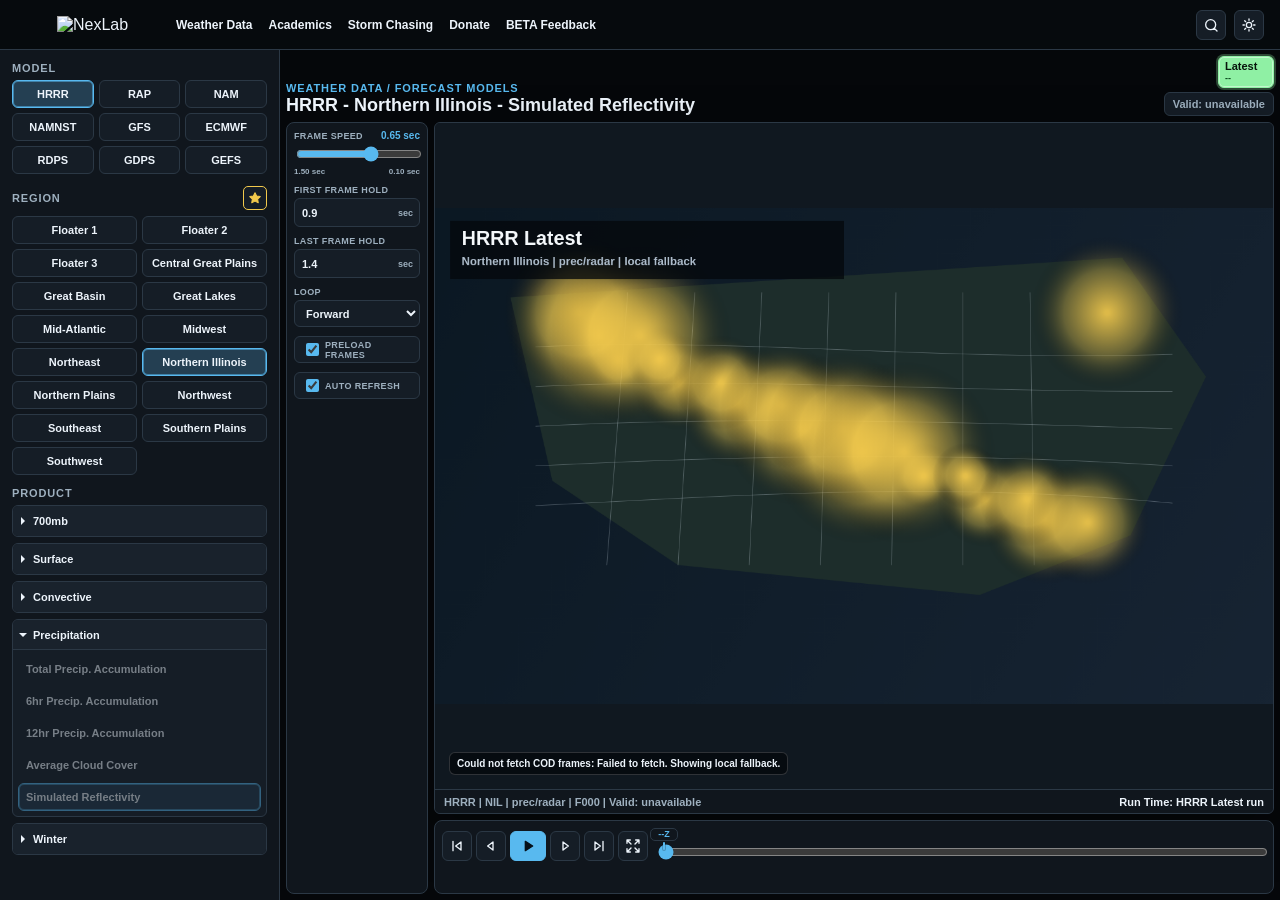
==== forecast/index.html @ bc23eff9 "Forecast pages" ====
<!doctype html>
<html lang="en">
<head>
  <meta charset="utf-8">
  <meta name="viewport" content="width=device-width, initial-scale=1">
  <meta name="apple-mobile-web-app-capable" content="yes">
  <meta name="apple-mobile-web-app-title" content="NexLab Models">
  <meta name="theme-color" content="#05070a">
  <title>NexLab Forecast Models - Local Recreation</title>
  <link rel="stylesheet" href="styles.css">
</head>
<body>
  <header class="topbar">
    <a class="brand" href="#" aria-label="NexLab home">
      <img class="brand-cloud" src="https://www.nexlabweather.com/img/logo-cloud-filled.svg" alt="">
      <img class="brand-word" src="https://www.nexlabweather.com/img/logo-text.svg" alt="NexLab">
    </a>
    <nav class="nav" aria-label="Primary">
      <a href="#">Weather Data</a>
      <a href="#">Academics</a>
      <a href="#">Storm Chasing</a>
      <a href="#">Donate</a>
      <a href="#">BETA Feedback</a>
    </nav>
    <div class="toolbar" aria-label="Page tools">
      <button class="icon-button" type="button" title="Search" aria-label="Search">
        <svg viewBox="0 0 24 24"><path d="m21 21-4.3-4.3m2.3-5.2a7.5 7.5 0 1 1-15 0 7.5 7.5 0 0 1 15 0Z"/></svg>
      </button>
      <button id="themeToggle" class="icon-button" type="button" title="Toggle theme" aria-label="Toggle theme">
        <svg viewBox="0 0 24 24"><path d="M12 3v2m0 14v2m9-9h-2M5 12H3m15.4-6.4L17 7M7 17l-1.4 1.4M18.4 18.4 17 17M7 7 5.6 5.6"/><circle cx="12" cy="12" r="4"/></svg>
      </button>
    </div>
  </header>

  <main class="app-shell">
    <aside class="sidebar" aria-label="Forecast model controls">
      <section class="control-group">
        <div class="group-title">MODEL</div>
        <div id="modelButtons" class="option-grid model-grid"></div>
      </section>
      <section class="control-group">
        <div class="group-title-row">
          <div class="group-title">REGION</div>
          <button id="defaultRegionButton" class="default-region-button" type="button" title="Set selected region as default" aria-label="Set selected region as default" aria-pressed="false">
            <svg viewBox="0 0 24 24" aria-hidden="true"><path d="m12 3 2.8 5.7 6.2.9-4.5 4.4 1.1 6.2-5.6-2.9-5.6 2.9 1.1-6.2L3 9.6l6.2-.9L12 3Z"/></svg>
          </button>
        </div>
        <div id="regionButtons" class="option-grid"></div>
      </section>
      <section class="control-group">
        <div class="group-title">PRODUCT</div>
        <div id="productButtons" class="option-grid product-grid"></div>
      </section>
    </aside>

    <section class="viewer" aria-label="Forecast model viewer">
      <div class="viewer-head">
        <div>
          <p class="crumb">Weather Data / Forecast Models</p>
          <h1 id="title">GFS - Continental US - Composite Reflectivity</h1>
        </div>
        <div class="run-head">
          <div id="runPicker" class="run-picker" role="group" aria-label="Model run"></div>
          <button id="frameInfoButton" class="frame-info-button" type="button">Frame info unavailable</button>
        </div>
      </div>

      <figure class="map-wrap">
        <div class="image-stage">
          <img id="modelImage" class="model-image" alt="COD forecast model frame">
          <canvas id="weatherCanvas" width="1320" height="780" aria-label="Synthetic weather model fallback"></canvas>
          <div id="loadingStatus" class="loading-status">Loading COD model frames...</div>
        </div>
        <figcaption id="caption">
          <span id="captionMain" class="caption-main">GFS | CONUS | Composite Reflectivity | Forecast hour 000</span>
          <span id="captionRun" class="caption-run">Run Time: unavailable</span>
        </figcaption>
      </figure>

      <div class="timeline-panel">
        <div class="transport" role="group" aria-label="Animation controls">
          <button id="firstFrame" class="icon-button" type="button" title="First frame" aria-label="First frame">
            <svg viewBox="0 0 24 24"><path d="M6 5v14M18 6l-8 6 8 6V6Z"/></svg>
          </button>
          <button id="prevFrame" class="icon-button" type="button" title="Previous frame" aria-label="Previous frame">
            <svg viewBox="0 0 24 24"><path d="m15 6-8 6 8 6V6Z"/></svg>
          </button>
          <button id="playPause" class="play-button" type="button" aria-label="Play animation">
            <svg viewBox="0 0 24 24"><path id="playIcon" d="M8 5v14l11-7L8 5Z"/></svg>
          </button>
          <button id="nextFrame" class="icon-button" type="button" title="Next frame" aria-label="Next frame">
            <svg viewBox="0 0 24 24"><path d="m9 6 8 6-8 6V6Z"/></svg>
          </button>
          <button id="lastFrame" class="icon-button" type="button" title="Last frame" aria-label="Last frame">
            <svg viewBox="0 0 24 24"><path d="M18 5v14M6 6l8 6-8 6V6Z"/></svg>
          </button>
          <button id="expandViewer" class="icon-button" type="button" title="Expand viewer" aria-label="Expand viewer">
            <svg viewBox="0 0 24 24"><path d="M8 3H3v5M16 3h5v5M21 16v5h-5M3 16v5h5M9 9 3 3M15 9l6-6M15 15l6 6M9 15l-6 6"/></svg>
          </button>
        </div>
        <div class="slider-wrap">
          <input id="frameSlider" type="range" min="0" max="84" step="3" value="0" aria-label="Forecast hour">
          <div id="sliderMarker" class="slider-marker" aria-hidden="true"><span>VT --</span></div>
        </div>
        <div id="frameTicks" class="frame-ticks" aria-hidden="true"></div>
      </div>

      <div class="loop-panel" aria-label="Loop settings">
        <label class="speed-setting">
          <span class="control-label-row"><span>Frame speed</span><output id="speedValue">0.65 sec</output></span>
          <input id="speedSlider" type="range" min="100" max="1500" step="50" value="950" aria-label="Frame speed; move right for faster">
          <span class="range-scale"><span>1.50 sec</span><span>0.10 sec</span></span>
        </label>
        <label>
          <span>First frame hold</span>
          <span class="unit-input"><input id="firstHold" type="number" min="0" max="5" step="0.1" value="0.9"><span>sec</span></span>
        </label>
        <label>
          <span>Last frame hold</span>
          <span class="unit-input"><input id="lastHold" type="number" min="0" max="5" step="0.1" value="1.4"><span>sec</span></span>
        </label>
        <label>
          <span>Loop</span>
          <select id="loopMode">
            <option value="forward">Forward</option>
            <option value="bounce">Rock</option>
            <option value="once">Once</option>
          </select>
        </label>
        <label class="checkbox-label">
          <input id="preloadToggle" type="checkbox" checked>
          <span>Preload frames</span>
        </label>
        <label class="checkbox-label">
          <input id="autoRefreshToggle" type="checkbox" checked>
          <span>Auto refresh</span>
        </label>
      </div>

      <div id="hotkeyHelp" class="hotkey-help" hidden role="dialog" aria-modal="true" aria-labelledby="hotkeyHelpTitle">
        <div class="hotkey-help-panel">
          <div class="hotkey-help-head">
            <h2 id="hotkeyHelpTitle">Hotkeys</h2>
            <button id="closeHotkeyHelp" class="icon-button" type="button" title="Close hotkeys" aria-label="Close hotkeys">
              <svg viewBox="0 0 24 24"><path d="M18 6 6 18M6 6l12 12"/></svg>
            </button>
          </div>
          <div class="hotkey-list">
            <span><kbd>?</kbd> Hotkeys</span>
            <span><kbd>Esc</kbd> Close</span>
            <span><kbd>X</kbd> Expand</span>
            <span><kbd>U</kbd> Continental U.S.</span>
            <span><kbd>Space</kbd> Play / pause</span>
            <span><kbd>Left</kbd>/<kbd>Right</kbd> Frame</span>
            <span><kbd>Up</kbd>/<kbd>Down</kbd> Run time</span>
            <span><kbd>0</kbd> 0-3km CAPE</span>
            <span><kbd>1</kbd> 0-1km SRH</span>
            <span><kbd>3</kbd> 0-3km SRH</span>
            <span><kbd>6</kbd> 6hr helicity</span>
            <span><kbd>7</kbd> 700mb UVV</span>
            <span><kbd>B</kbd> SBCAPE</span>
            <span><kbd>D</kbd> Dewpoint</span>
            <span><kbd>E</kbd> Theta-E</span>
            <span><kbd>F</kbd> Floater 1</span>
            <span><kbd>G</kbd> Gusts</span>
            <span><kbd>H</kbd> Helicity swaths</span>
            <span><kbd>L</kbd> Lightning</span>
            <span><kbd>M</kbd> MLCAPE</span>
            <span><kbd>N</kbd> Northern Illinois</span>
            <span><kbd>P</kbd> Total precip</span>
            <span><kbd>R</kbd> Reflectivity</span>
            <span><kbd>S</kbd> Supercell composite</span>
            <span><kbd>T</kbd> Temperature</span>
            <span><kbd>V</kbd> VIL</span>
            <span><kbd>Shift</kbd>+<kbd>F</kbd> Floater 2</span>
            <span><kbd>Shift</kbd>+<kbd>P</kbd> Sig tor</span>
            <span><kbd>Shift</kbd>+<kbd>2</kbd> 250mb wind</span>
            <span><kbd>Shift</kbd>+<kbd>5</kbd> 500mb wind</span>
            <span><kbd>Shift</kbd>+<kbd>7</kbd> 700mb wind</span>
            <span><kbd>Shift</kbd>+<kbd>8</kbd> 850mb wind</span>
            <span><kbd>Shift</kbd>+<kbd>9</kbd> 925mb wind</span>
            <span><kbd>Shift</kbd>+<kbd>Space</kbd> Forward / rock</span>
            <span><kbd>Shift</kbd>+<kbd>V</kbd> 500mb vorticity</span>
            <span><kbd>Ctrl</kbd>+<kbd>F</kbd> Floater 3</span>
            <span><kbd>Ctrl</kbd>+<kbd>V</kbd> Surface vorticity</span>
          </div>
        </div>
      </div>
    </section>
  </main>

  <script src="app.js"></script>
</body>
</html>
---- forecast/styles.css ----
:root {
  color-scheme: dark;
  --bg: #05070a;
  --panel: #10161d;
  --panel-2: #151d26;
  --line: #2b3845;
  --line-strong: #425468;
  --text: #edf4fb;
  --muted: #9eb0bf;
  --accent: #58b9ef;
  --accent-2: #f2c94c;
  --hot: #f05a4f;
  --green: #58c783;
  --shadow: 0 18px 50px rgba(0, 0, 0, .35);
  font-family: Inter, Arial, Helvetica, sans-serif;
}

* { box-sizing: border-box; }

body {
  margin: 0;
  min-height: 100vh;
  background: var(--bg);
  color: var(--text);
}

body.light {
  color-scheme: light;
  --bg: #eef2f6;
  --panel: #ffffff;
  --panel-2: #f7f9fb;
  --line: #d6dee7;
  --line-strong: #aab9c8;
  --text: #17212b;
  --muted: #5e6f80;
  --shadow: 0 14px 40px rgba(38, 61, 82, .16);
}

.topbar {
  position: sticky;
  top: 0;
  z-index: 10;
  display: flex;
  align-items: center;
  gap: 18px;
  height: 50px;
  padding: 0 16px;
  border-bottom: 1px solid var(--line);
  background: rgba(7, 11, 15, .92);
  backdrop-filter: blur(12px);
}

body.light .topbar { background: rgba(255, 255, 255, .9); }

.brand {
  display: inline-flex;
  align-items: center;
  gap: 7px;
  color: var(--text);
  text-decoration: none;
  min-width: 142px;
}

.brand-cloud {
  width: 34px;
  height: auto;
  display: block;
}

.brand-word {
  width: 96px;
  height: auto;
  display: block;
}

.nav {
  display: flex;
  align-items: center;
  gap: 16px;
  flex: 1;
}

.nav a {
  color: var(--text);
  font-size: 12px;
  font-weight: 700;
  text-decoration: none;
  white-space: nowrap;
}

.nav a:hover { color: var(--accent); }

.toolbar {
  display: flex;
  gap: 8px;
}

button {
  font: inherit;
  color: inherit;
}

.icon-button,
.play-button {
  display: inline-grid;
  place-items: center;
  width: 30px;
  height: 30px;
  border: 1px solid var(--line);
  border-radius: 6px;
  background: var(--panel-2);
  cursor: pointer;
}

.icon-button:hover,
.play-button:hover {
  border-color: var(--accent);
}

.icon-button svg,
.play-button svg {
  width: 16px;
  height: 16px;
  fill: none;
  stroke: currentColor;
  stroke-width: 2;
  stroke-linecap: round;
  stroke-linejoin: round;
}

.play-button {
  width: 36px;
  background: var(--accent);
  color: #061019;
  border-color: var(--accent);
}

.play-button svg { fill: currentColor; stroke: currentColor; }

.app-shell {
  display: grid;
  grid-template-columns: 280px minmax(0, 1fr);
  height: calc(100vh - 50px);
  height: calc(100dvh - 50px);
  min-height: 0;
  overflow: hidden;
}

.sidebar {
  border-right: 1px solid var(--line);
  background: var(--panel);
  padding: 12px;
  overflow: auto;
}

.control-group + .control-group { margin-top: 12px; }

.group-title-row {
  display: flex;
  align-items: center;
  justify-content: space-between;
  gap: 8px;
}

.group-title,
.label,
.crumb {
  color: var(--muted);
  font-size: 11px;
  font-weight: 800;
  letter-spacing: .08em;
  text-transform: uppercase;
}

.default-region-button {
  display: inline-grid;
  place-items: center;
  width: 24px;
  height: 24px;
  padding: 0;
  border: 1px solid var(--line);
  border-radius: 5px;
  background: var(--panel-2);
  color: var(--muted);
  cursor: pointer;
}

.default-region-button:hover {
  border-color: var(--accent);
  color: var(--accent);
}

.default-region-button.active {
  border-color: var(--accent-2);
  color: var(--accent-2);
}

.default-region-button svg {
  width: 14px;
  height: 14px;
  fill: none;
  stroke: currentColor;
  stroke-width: 1.8;
  stroke-linejoin: round;
}

.default-region-button.active svg {
  fill: currentColor;
}

.option-grid {
  display: grid;
  grid-template-columns: repeat(2, minmax(0, 1fr));
  gap: 5px;
  margin-top: 6px;
}

.model-grid { grid-template-columns: repeat(3, minmax(0, 1fr)); }
.product-grid {
  display: block;
}

.option {
  min-height: 28px;
  display: grid;
  align-items: center;
  padding: 5px 7px;
  border: 1px solid var(--line);
  border-radius: 6px;
  background: var(--panel-2);
  color: var(--text);
  font-size: 11px;
  font-weight: 800;
  line-height: 1.15;
  cursor: pointer;
  user-select: none;
}

.option:hover { border-color: var(--line-strong); }
.option.active {
  border-color: var(--accent);
  background: color-mix(in srgb, var(--accent) 22%, var(--panel-2));
  box-shadow: inset 0 0 0 1px color-mix(in srgb, var(--accent) 55%, transparent);
}

.viewer {
  min-width: 0;
  min-height: 0;
  display: grid;
  grid-template-columns: 142px minmax(0, 1fr);
  grid-template-rows: auto minmax(0, 1fr) auto;
  gap: 6px;
  padding: 6px;
  overflow: hidden;
}

.viewer-head {
  grid-column: 1 / -1;
  grid-row: 1;
  display: flex;
  align-items: flex-end;
  justify-content: space-between;
  gap: 10px;
  margin-bottom: 0;
}

.viewer-head > div:first-child {
  min-width: 0;
}

.crumb {
  margin: 0 0 2px;
  color: var(--accent);
}

h1 {
  margin: 0;
  font-size: 18px;
  line-height: 1.1;
  white-space: nowrap;
  overflow: hidden;
  text-overflow: ellipsis;
}

.run-picker {
  display: flex;
  gap: 4px;
  flex-wrap: wrap;
  justify-content: flex-end;
}

.run-head {
  display: grid;
  justify-items: end;
  gap: 4px;
  min-width: 280px;
}

.frame-info-button {
  max-width: 100%;
  min-height: 24px;
  border: 1px solid var(--line);
  border-radius: 6px;
  background: var(--panel-2);
  color: var(--muted);
  padding: 0 8px;
  font-size: 11px;
  font-weight: 900;
  line-height: 1.1;
  white-space: nowrap;
  overflow: hidden;
  text-overflow: ellipsis;
  cursor: default;
}

.run {
  min-width: 56px;
  min-height: 32px;
  border: 1px solid var(--line);
  border-radius: 6px;
  background: var(--panel-2);
  color: var(--text);
  font-weight: 800;
  cursor: pointer;
  padding: 3px 6px;
  text-align: left;
}

.run.active {
  border-color: #8ff0a4;
  color: #07150b;
  background: #8ff0a4;
  box-shadow: 0 0 0 2px rgba(143, 240, 164, .28), inset 0 0 0 1px rgba(255, 255, 255, .45);
}

.run.partial {
  border-color: var(--accent-2);
  background: color-mix(in srgb, var(--accent-2) 22%, var(--panel-2));
}

.run.full {
  border-color: #8ff0a4;
  background: color-mix(in srgb, #8ff0a4 22%, var(--panel-2));
}

.run.active.partial {
  border-color: var(--accent-2);
  background: var(--accent-2);
  color: #07150b;
  box-shadow: 0 0 0 2px color-mix(in srgb, var(--accent-2) 30%, transparent), inset 0 0 0 1px rgba(255, 255, 255, .45);
}

.run.active.full {
  border-color: #8ff0a4;
  background: #8ff0a4;
  color: #07150b;
  box-shadow: 0 0 0 2px rgba(143, 240, 164, .28), inset 0 0 0 1px rgba(255, 255, 255, .45);
}

.run-name,
.run-progress {
  display: block;
  line-height: 1.05;
}

.run-name {
  font-size: 11px;
}

.run-progress {
  margin-top: 2px;
  color: var(--muted);
  font-size: 9px;
  font-weight: 900;
}

.run.active .run-progress {
  color: #0b4a1c;
}

.run.full .run-progress {
  color: #8ff0a4;
}

.run.active.full .run-progress {
  color: #0b4a1c;
}

.run.partial .run-progress {
  color: var(--accent-2);
}

.run.active.partial .run-progress {
  color: #0b4a1c;
}

.map-wrap {
  grid-column: 2;
  grid-row: 2;
  margin: 0;
  min-height: 0;
  display: grid;
  grid-template-rows: minmax(0, 1fr) auto;
  border: 1px solid var(--line);
  border-radius: 6px;
  overflow: hidden;
  background: #111820;
  box-shadow: var(--shadow);
}

.image-stage {
  position: relative;
  min-height: 0;
  display: grid;
  place-items: center;
  background: #101820;
}

.model-image,
canvas {
  display: block;
  width: 100%;
  height: 100%;
  min-height: 0;
  max-height: 100%;
  background: #101820;
  object-fit: contain;
}

canvas {
  display: none;
}

.using-fallback canvas {
  display: block;
}

.using-fallback .model-image {
  display: none;
}

.loading-status {
  position: absolute;
  left: 14px;
  bottom: 14px;
  max-width: calc(100% - 28px);
  padding: 5px 7px;
  border: 1px solid rgba(255,255,255,.16);
  border-radius: 6px;
  background: rgba(5, 8, 12, .78);
  color: #edf4fb;
  font-size: 10px;
  font-weight: 800;
  pointer-events: none;
}

figcaption {
  min-height: 24px;
  display: flex;
  align-items: center;
  justify-content: space-between;
  gap: 12px;
  padding: 0 9px;
  border-top: 1px solid var(--line);
  background: var(--panel);
  color: var(--muted);
  font-size: 11px;
  font-weight: 700;
  white-space: nowrap;
  overflow: hidden;
  text-overflow: ellipsis;
}

.caption-main {
  min-width: 0;
  overflow: hidden;
  text-overflow: ellipsis;
  white-space: nowrap;
}

.caption-run {
  flex: 0 0 auto;
  margin-left: auto;
  color: var(--text);
  text-align: right;
  white-space: nowrap;
}

.timeline-panel {
  grid-column: 2;
  grid-row: 3;
  display: grid;
  grid-template-columns: auto minmax(0, 1fr);
  gap: 8px;
  align-items: center;
  margin-top: 0;
  padding: 7px;
  border: 1px solid var(--line);
  border-radius: 8px;
  background: var(--panel);
}

.viewer.expanded,
.viewer:fullscreen {
  position: fixed;
  inset: 0;
  z-index: 100;
  width: 100vw;
  height: 100vh;
  padding: 6px;
  background: var(--bg);
}

.viewer.expanded .viewer-head,
.viewer:fullscreen .viewer-head {
  margin-bottom: 0;
}

.viewer.expanded .timeline-panel,
.viewer:fullscreen .timeline-panel {
  margin-top: 0;
}

.viewer.expanded .loop-panel,
.viewer:fullscreen .loop-panel {
  margin-top: 0;
}

.transport {
  display: flex;
  align-items: center;
  gap: 4px;
}

input[type="range"] {
  width: 100%;
  accent-color: var(--accent);
}

.slider-wrap {
  min-width: 0;
  position: relative;
  padding-top: 14px;
}

.slider-marker {
  position: absolute;
  top: 0;
  left: 0;
  transform: translateX(-50%);
  display: grid;
  justify-items: center;
  gap: 1px;
  color: var(--accent);
  font-size: 9px;
  font-weight: 900;
  line-height: 1;
  pointer-events: none;
  white-space: nowrap;
  text-align: center;
}

.slider-marker::after {
  content: "";
  width: 2px;
  height: 8px;
  border-radius: 2px;
  background: currentColor;
  box-shadow: 0 0 0 1px rgba(0,0,0,.22);
}

.slider-marker span {
  min-width: 28px;
  padding: 1px 4px;
  border: 1px solid var(--line);
  border-radius: 5px;
  background: var(--panel);
  text-align: center;
}

.frame-ticks {
  grid-column: 2;
  position: relative;
  height: 14px;
  color: var(--muted);
  font-size: 9px;
  font-weight: 700;
  padding: 0;
}

.frame-ticks span {
  position: absolute;
  top: 0;
  transform: translateX(-50%);
  text-align: center;
  white-space: nowrap;
}

.loop-panel {
  grid-column: 1;
  grid-row: 2 / 4;
  display: grid;
  grid-template-columns: minmax(0, 1fr);
  align-content: start;
  gap: 9px;
  margin: 0;
  padding: 7px;
  border: 1px solid var(--line);
  border-radius: 8px;
  background: var(--panel);
}

.loop-panel label {
  display: grid;
  gap: 3px;
  color: var(--muted);
  font-size: 9px;
  font-weight: 800;
  letter-spacing: .04em;
  text-transform: uppercase;
}

.control-label-row,
.range-scale {
  display: flex;
  align-items: center;
  justify-content: space-between;
  gap: 5px;
}

.control-label-row output {
  color: var(--accent);
  font-size: 10px;
  font-weight: 900;
  letter-spacing: 0;
  text-transform: none;
}

.range-scale {
  color: var(--muted);
  font-size: 8px;
  letter-spacing: 0;
  text-transform: none;
}

.unit-input {
  display: grid;
  grid-template-columns: minmax(0, 1fr) auto;
  align-items: center;
  min-height: 29px;
  border: 1px solid var(--line);
  border-radius: 6px;
  background: var(--panel-2);
  overflow: hidden;
}

.unit-input > span {
  padding: 0 6px 0 3px;
  color: var(--muted);
  font-size: 9px;
  letter-spacing: 0;
  text-transform: lowercase;
}

.loop-panel .unit-input input[type="number"] {
  min-width: 0;
  border: 0;
  background: transparent;
}

.loop-panel input[type="number"],
.loop-panel select {
  width: 100%;
  min-height: 27px;
  border: 1px solid var(--line);
  border-radius: 6px;
  background: var(--panel-2);
  color: var(--text);
  padding: 0 7px;
  font: inherit;
  font-size: 11px;
  font-weight: 800;
}

.checkbox-label {
  grid-template-columns: auto 1fr;
  align-items: center;
  min-height: 27px;
  padding: 0 7px;
  border: 1px solid var(--line);
  border-radius: 6px;
  background: var(--panel-2);
}

.checkbox-label input {
  accent-color: var(--accent);
}

.option[disabled] {
  opacity: .45;
  cursor: not-allowed;
}

.option .count {
  color: var(--muted);
  font-size: 10px;
  font-weight: 800;
}

.product-accordion {
  border: 1px solid var(--line);
  border-radius: 6px;
  overflow: hidden;
  background: var(--panel-2);
}

.product-accordion + .product-accordion {
  margin-top: 6px;
}

.product-accordion-header {
  width: 100%;
  min-height: 30px;
  display: grid;
  grid-template-columns: minmax(0, 1fr) auto;
  align-items: center;
  gap: 8px;
  border: 0;
  border-bottom: 1px solid transparent;
  background: color-mix(in srgb, var(--panel-2) 82%, var(--line));
  color: var(--text);
  padding: 0 8px;
  font-size: 11px;
  font-weight: 900;
  text-align: left;
  cursor: pointer;
}

.product-accordion-header::before {
  content: "";
  width: 0;
  height: 0;
  border-left: 4px solid currentColor;
  border-top: 4px solid transparent;
  border-bottom: 4px solid transparent;
  transform: rotate(0deg);
  transition: transform .15s ease;
}

.product-accordion-header {
  grid-template-columns: auto minmax(0, 1fr) auto;
}

.product-accordion.open .product-accordion-header {
  border-bottom-color: var(--line);
}

.product-accordion.open .product-accordion-header::before {
  transform: rotate(90deg);
}

.product-accordion-meta {
  color: var(--muted);
  font-size: 10px;
  font-weight: 800;
}

.product-accordion-list {
  display: none;
  padding: 5px;
}

.product-accordion.open .product-accordion-list {
  display: grid;
  gap: 4px;
}

.product-option {
  border-color: transparent;
  background: transparent;
  grid-template-columns: minmax(0, 1fr);
  justify-items: start;
}

.product-option:hover {
  background: color-mix(in srgb, var(--accent) 10%, transparent);
}

.product-option.active {
  background: color-mix(in srgb, var(--accent) 18%, transparent);
}

.hotkey-help {
  position: fixed;
  inset: 0;
  z-index: 200;
  display: grid;
  place-items: center;
  padding: 24px;
  background: rgba(0, 0, 0, .66);
}

.hotkey-help[hidden] {
  display: none;
}

.hotkey-help-panel {
  width: min(820px, 100%);
  max-height: min(760px, calc(100vh - 48px));
  overflow: auto;
  border: 1px solid var(--line-strong);
  border-radius: 8px;
  background: var(--panel);
  box-shadow: var(--shadow);
}

.hotkey-help-head {
  position: sticky;
  top: 0;
  display: flex;
  align-items: center;
  justify-content: space-between;
  gap: 12px;
  padding: 14px 16px;
  border-bottom: 1px solid var(--line);
  background: var(--panel);
}

.hotkey-help h2 {
  margin: 0;
  color: var(--text);
  font-size: 22px;
  line-height: 1.1;
}

.hotkey-list {
  display: grid;
  grid-template-columns: repeat(2, minmax(0, 1fr));
  gap: 10px 18px;
  padding: 16px;
  color: var(--muted);
  font-size: 15px;
  font-weight: 800;
}

kbd {
  display: inline-grid;
  place-items: center;
  min-width: 30px;
  min-height: 26px;
  margin-right: 6px;
  padding: 2px 8px;
  border: 1px solid var(--line-strong);
  border-bottom-width: 2px;
  border-radius: 5px;
  background: var(--panel-2);
  color: var(--text);
  font: inherit;
  font-size: 13px;
}

@media (max-width: 980px) {
  .topbar {
    height: auto;
    min-height: 70px;
    flex-wrap: wrap;
    gap: 12px;
    padding: 14px;
  }

  .nav {
    order: 3;
    width: 100%;
    gap: 14px;
    overflow-x: auto;
    padding-bottom: 2px;
  }

  .toolbar { margin-left: auto; }

  .app-shell {
    grid-template-columns: 1fr;
    height: auto;
    min-height: 0;
    overflow: visible;
  }

  .sidebar {
    display: grid;
    grid-template-columns: repeat(2, minmax(0, 1fr));
    gap: 18px;
    border-right: 0;
    border-bottom: 1px solid var(--line);
  }

  .control-group + .control-group {
    margin-top: 0;
  }

  .loop-panel {
    grid-template-columns: minmax(0, 1fr);
  }
}

@media (max-width: 700px) {
  .topbar {
    min-height: 48px;
    padding: 8px 10px;
    gap: 8px;
  }

  .brand {
    min-width: 118px;
  }

  .brand-cloud {
    width: 28px;
  }

  .brand-word {
    width: 82px;
  }

  .nav,
  .toolbar {
    display: none;
  }

  .app-shell {
    display: block;
  }

  .sidebar,
  .viewer {
    padding: 8px;
  }

  .sidebar {
    grid-template-columns: 1fr;
    max-height: 38dvh;
    overflow: auto;
  }

  .control-group + .control-group {
    margin-top: 8px;
  }

  .option-grid {
    grid-template-columns: repeat(2, minmax(0, 1fr));
  }

  .model-grid {
    grid-template-columns: repeat(3, minmax(0, 1fr));
  }

  .option {
    min-height: 34px;
    font-size: 12px;
    padding: 6px 7px;
  }

  .viewer-head,
  .timeline-panel {
    grid-template-columns: 1fr;
  }

  .viewer {
    grid-template-columns: 1fr;
    grid-template-rows: auto auto auto auto;
    gap: 6px;
    height: auto;
    overflow: visible;
  }

  .map-wrap {
    grid-column: 1;
    grid-row: 2;
    height: clamp(300px, 48dvh, 520px);
    min-height: 0;
  }

  .viewer-head {
    align-items: flex-start;
    gap: 6px;
  }

  .run-picker {
    width: 100%;
    flex-wrap: nowrap;
    justify-content: flex-start;
    overflow-x: auto;
    padding-bottom: 2px;
  }

  .run {
    flex: 0 0 auto;
    min-width: 62px;
  }

  .run-head {
    justify-items: start;
    min-width: 0;
    width: 100%;
  }

  h1 {
    font-size: 16px;
    white-space: normal;
  }

  figcaption {
    min-height: 28px;
    font-size: 10px;
    gap: 8px;
  }

  .caption-run {
    max-width: 46%;
    overflow: hidden;
    text-overflow: ellipsis;
  }

  .frame-ticks {
    grid-column: 1;
    height: 18px;
    font-size: 10px;
    overflow: hidden;
  }

  .timeline-panel {
    grid-column: 1;
    grid-row: 3;
    gap: 6px;
    padding: 6px;
  }

  .transport {
    justify-content: space-between;
  }

  .icon-button,
  .play-button {
    width: 36px;
    height: 34px;
  }

  .loop-panel {
    grid-column: 1;
    grid-row: 4;
    grid-template-columns: repeat(2, minmax(0, 1fr));
  }

  .loop-panel label:first-child {
    grid-column: 1 / -1;
  }

  .hotkey-list {
    grid-template-columns: 1fr;
  }

  .hotkey-help {
    padding: 10px;
  }

  .hotkey-help-panel {
    max-height: calc(100dvh - 20px);
  }
}
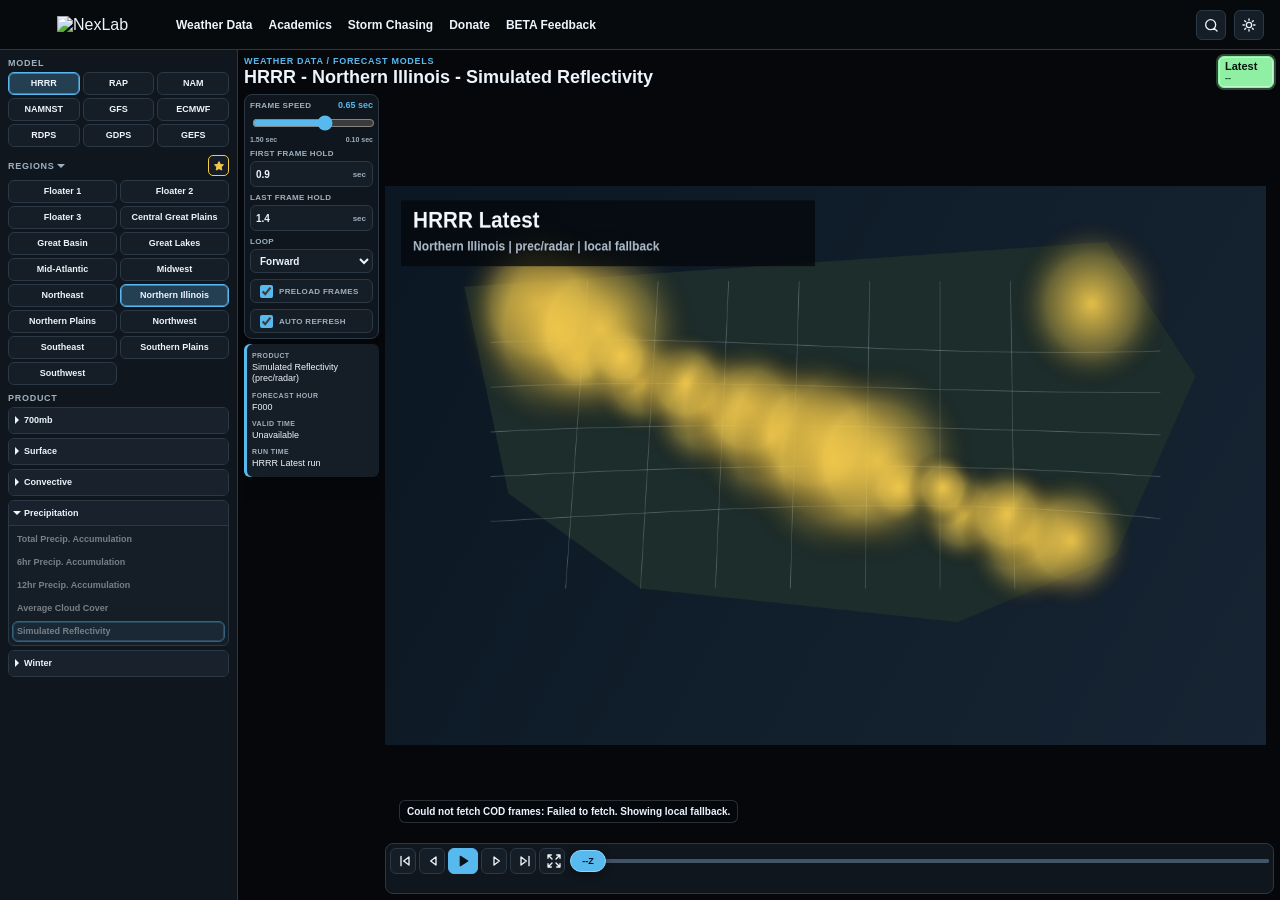
==== commit 0157283f: "Update forecast page" ====
--- a/forecast/index.html
+++ b/forecast/index.html
@@ -38,9 +38,11 @@
         <div class="group-title">MODEL</div>
         <div id="modelButtons" class="option-grid model-grid"></div>
       </section>
-      <section class="control-group">
+      <section id="regionGroup" class="control-group collapsible-group">
         <div class="group-title-row">
-          <div class="group-title">REGION</div>
+          <button id="regionToggle" class="group-title-button" type="button" aria-expanded="true" aria-controls="regionButtons">
+            <span>REGIONS</span><span class="group-chevron" aria-hidden="true"></span>
+          </button>
           <button id="defaultRegionButton" class="default-region-button" type="button" title="Set selected region as default" aria-label="Set selected region as default" aria-pressed="false">
             <svg viewBox="0 0 24 24" aria-hidden="true"><path d="m12 3 2.8 5.7 6.2.9-4.5 4.4 1.1 6.2-5.6-2.9-5.6 2.9 1.1-6.2L3 9.6l6.2-.9L12 3Z"/></svg>
           </button>
@@ -61,7 +63,6 @@
         </div>
         <div class="run-head">
           <div id="runPicker" class="run-picker" role="group" aria-label="Model run"></div>
-          <button id="frameInfoButton" class="frame-info-button" type="button">Frame info unavailable</button>
         </div>
       </div>
 
@@ -71,10 +72,6 @@
           <canvas id="weatherCanvas" width="1320" height="780" aria-label="Synthetic weather model fallback"></canvas>
           <div id="loadingStatus" class="loading-status">Loading COD model frames...</div>
         </div>
-        <figcaption id="caption">
-          <span id="captionMain" class="caption-main">GFS | CONUS | Composite Reflectivity | Forecast hour 000</span>
-          <span id="captionRun" class="caption-run">Run Time: unavailable</span>
-        </figcaption>
       </figure>
 
       <div class="timeline-panel">
@@ -100,11 +97,12 @@
         </div>
         <div class="slider-wrap">
           <input id="frameSlider" type="range" min="0" max="84" step="3" value="0" aria-label="Forecast hour">
-          <div id="sliderMarker" class="slider-marker" aria-hidden="true"><span>VT --</span></div>
+          <button id="sliderMarker" class="slider-marker" type="button" role="slider" aria-label="Valid time slider" aria-valuemin="0" aria-valuemax="0" aria-valuenow="0"><span>--Z</span></button>
         </div>
         <div id="frameTicks" class="frame-ticks" aria-hidden="true"></div>
       </div>
 
+      <aside class="viewer-side-rail">
       <div class="loop-panel" aria-label="Loop settings">
         <label class="speed-setting">
           <span class="control-label-row"><span>Frame speed</span><output id="speedValue">0.65 sec</output></span>
@@ -136,6 +134,27 @@
           <span>Auto refresh</span>
         </label>
       </div>
+      <div id="caption" class="viewer-info-box" aria-live="polite">
+        <dl class="viewer-info-list">
+          <div class="viewer-info-item">
+            <dt>Product</dt>
+            <dd id="infoProduct">Composite Reflectivity</dd>
+          </div>
+          <div class="viewer-info-item">
+            <dt>Forecast Hour</dt>
+            <dd id="infoForecastHour">F000</dd>
+          </div>
+          <div class="viewer-info-item viewer-info-item-wide">
+            <dt>Valid Time</dt>
+            <dd id="infoValidTime">Unavailable</dd>
+          </div>
+          <div class="viewer-info-item viewer-info-item-wide">
+            <dt>Run Time</dt>
+            <dd id="infoRunTime">Unavailable</dd>
+          </div>
+        </dl>
+      </div>
+      </aside>
 
       <div id="hotkeyHelp" class="hotkey-help" hidden role="dialog" aria-modal="true" aria-labelledby="hotkeyHelpTitle">
         <div class="hotkey-help-panel">
--- a/forecast/styles.css
+++ b/forecast/styles.css
@@ -139,7 +139,7 @@
 
 .app-shell {
   display: grid;
-  grid-template-columns: 280px minmax(0, 1fr);
+  grid-template-columns: 238px minmax(0, 1fr);
   height: calc(100vh - 50px);
   height: calc(100dvh - 50px);
   min-height: 0;
@@ -149,24 +149,58 @@
 .sidebar {
   border-right: 1px solid var(--line);
   background: var(--panel);
-  padding: 12px;
+  padding: 8px;
   overflow: auto;
 }
 
-.control-group + .control-group { margin-top: 12px; }
+.control-group + .control-group { margin-top: 8px; }
 
 .group-title-row {
   display: flex;
   align-items: center;
   justify-content: space-between;
-  gap: 8px;
+  gap: 5px;
+}
+
+.group-title-button {
+  min-width: 0;
+  display: inline-flex;
+  align-items: center;
+  gap: 4px;
+  padding: 0;
+  border: 0;
+  background: transparent;
+  color: var(--muted);
+  font-size: 9px;
+  font-weight: 800;
+  letter-spacing: .08em;
+  text-transform: uppercase;
+  cursor: pointer;
+}
+
+.group-chevron {
+  width: 0;
+  height: 0;
+  border-left: 4px solid currentColor;
+  border-top: 4px solid transparent;
+  border-bottom: 4px solid transparent;
+  transform: rotate(90deg);
+  transition: transform .15s ease;
+}
+
+.collapsible-group.collapsed .group-chevron {
+  transform: rotate(0deg);
+}
+
+.collapsible-group.collapsed #regionButtons {
+  display: none;
 }
 
 .group-title,
 .label,
 .crumb {
   color: var(--muted);
-  font-size: 11px;
+  font-size: 9px;
   font-weight: 800;
   letter-spacing: .08em;
   text-transform: uppercase;
@@ -175,8 +209,8 @@
 .default-region-button {
   display: inline-grid;
   place-items: center;
-  width: 24px;
-  height: 24px;
+  width: 21px;
+  height: 21px;
   padding: 0;
   border: 1px solid var(--line);
   border-radius: 5px;
@@ -196,8 +230,8 @@
 }
 
 .default-region-button svg {
-  width: 14px;
-  height: 14px;
+  width: 12px;
+  height: 12px;
   fill: none;
   stroke: currentColor;
   stroke-width: 1.8;
@@ -211,8 +245,8 @@
 .option-grid {
   display: grid;
   grid-template-columns: repeat(2, minmax(0, 1fr));
-  gap: 5px;
-  margin-top: 6px;
+  gap: 3px;
+  margin-top: 4px;
 }
 
 .model-grid { grid-template-columns: repeat(3, minmax(0, 1fr)); }
@@ -221,15 +255,15 @@
 }
 
 .option {
-  min-height: 28px;
-  display: grid;
-  align-items: center;
-  padding: 5px 7px;
+  min-height: 23px;
+  display: grid;
+  align-items: center;
+  padding: 3px 5px;
   border: 1px solid var(--line);
   border-radius: 6px;
   background: var(--panel-2);
   color: var(--text);
-  font-size: 11px;
+  font-size: 9px;
   font-weight: 800;
   line-height: 1.15;
   cursor: pointer;
@@ -247,7 +281,7 @@
   min-width: 0;
   min-height: 0;
   display: grid;
-  grid-template-columns: 142px minmax(0, 1fr);
+  grid-template-columns: 135px minmax(0, 1fr);
   grid-template-rows: auto minmax(0, 1fr) auto;
   gap: 6px;
   padding: 6px;
@@ -292,25 +326,8 @@
 .run-head {
   display: grid;
   justify-items: end;
-  gap: 4px;
+  gap: 0;
   min-width: 280px;
-}
-
-.frame-info-button {
-  max-width: 100%;
-  min-height: 24px;
-  border: 1px solid var(--line);
-  border-radius: 6px;
-  background: var(--panel-2);
-  color: var(--muted);
-  padding: 0 8px;
-  font-size: 11px;
-  font-weight: 900;
-  line-height: 1.1;
-  white-space: nowrap;
-  overflow: hidden;
-  text-overflow: ellipsis;
-  cursor: default;
 }
 
 .run {
@@ -397,15 +414,15 @@
 .map-wrap {
   grid-column: 2;
   grid-row: 2;
-  margin: 0;
+  margin: 0 8px 0 0;
   min-height: 0;
   display: grid;
-  grid-template-rows: minmax(0, 1fr) auto;
-  border: 1px solid var(--line);
-  border-radius: 6px;
+  grid-template-rows: minmax(0, 1fr);
+  border: 0;
+  border-radius: 0;
   overflow: hidden;
-  background: #111820;
-  box-shadow: var(--shadow);
+  background: var(--bg);
+  box-shadow: none;
 }
 
 .image-stage {
@@ -413,18 +430,21 @@
   min-height: 0;
   display: grid;
   place-items: center;
-  background: #101820;
+  container-type: size;
+  padding: 0;
+  overflow: hidden;
+  background: var(--bg);
 }
 
 .model-image,
 canvas {
   display: block;
-  width: 100%;
-  height: 100%;
+  width: min(100cqw, 157.333cqh);
+  height: min(100cqh, 63.559cqw);
   min-height: 0;
   max-height: 100%;
-  background: #101820;
-  object-fit: contain;
+  background: #000;
+  object-fit: fill;
 }
 
 canvas {
@@ -454,36 +474,59 @@
   pointer-events: none;
 }
 
-figcaption {
-  min-height: 24px;
+.viewer-side-rail {
+  grid-column: 1;
+  grid-row: 2 / 4;
+  min-height: 0;
   display: flex;
-  align-items: center;
-  justify-content: space-between;
-  gap: 12px;
-  padding: 0 9px;
-  border-top: 1px solid var(--line);
-  background: var(--panel);
+  flex-direction: column;
+  gap: 5px;
+  overflow: auto;
+}
+
+.viewer-info-box {
+  flex: 0 0 auto;
+  min-height: 0;
+  padding: 8px;
+  border: 0;
+  border-radius: 6px;
+  background: var(--panel-2);
+  color: var(--text);
+  box-shadow: inset 3px 0 0 var(--accent), 0 8px 18px rgba(0, 0, 0, .18);
+}
+
+.viewer-info-list {
+  display: grid;
+  grid-template-columns: minmax(0, 1fr);
+  gap: 7px;
+  margin: 0;
+}
+
+.viewer-info-item {
+  min-width: 0;
+}
+
+.viewer-info-item-wide {
+  grid-column: auto;
+}
+
+.viewer-info-item dt {
+  margin: 0 0 2px;
   color: var(--muted);
-  font-size: 11px;
-  font-weight: 700;
-  white-space: nowrap;
-  overflow: hidden;
-  text-overflow: ellipsis;
-}
-
-.caption-main {
-  min-width: 0;
-  overflow: hidden;
-  text-overflow: ellipsis;
-  white-space: nowrap;
-}
-
-.caption-run {
-  flex: 0 0 auto;
-  margin-left: auto;
+  font-size: 7px;
+  font-weight: 600;
+  letter-spacing: .06em;
+  line-height: 1.15;
+  text-transform: uppercase;
+}
+
+.viewer-info-item dd {
+  margin: 0;
   color: var(--text);
-  text-align: right;
-  white-space: nowrap;
+  font-size: 9px;
+  font-weight: 400;
+  line-height: 1.25;
+  overflow-wrap: anywhere;
 }
 
 .timeline-panel {
@@ -491,10 +534,10 @@
   grid-row: 3;
   display: grid;
   grid-template-columns: auto minmax(0, 1fr);
-  gap: 8px;
+  gap: 5px;
   align-items: center;
   margin-top: 0;
-  padding: 7px;
+  padding: 4px;
   border: 1px solid var(--line);
   border-radius: 8px;
   background: var(--panel);
@@ -529,7 +572,17 @@
 .transport {
   display: flex;
   align-items: center;
-  gap: 4px;
+  gap: 3px;
+}
+
+.timeline-panel .icon-button {
+  width: 26px;
+  height: 26px;
+}
+
+.timeline-panel .play-button {
+  width: 30px;
+  height: 26px;
 }
 
 input[type="range"] {
@@ -540,50 +593,87 @@
 .slider-wrap {
   min-width: 0;
   position: relative;
-  padding-top: 14px;
+  height: 26px;
+  display: flex;
+  align-items: center;
+}
+
+#frameSlider {
+  display: block;
+  height: 4px;
+  margin: 0;
+  border-radius: 999px;
+  background: var(--line-strong);
+  appearance: none;
+  -webkit-appearance: none;
+}
+
+#frameSlider::-webkit-slider-runnable-track {
+  height: 4px;
+  border-radius: 999px;
+  background: var(--line-strong);
+}
+
+#frameSlider::-webkit-slider-thumb {
+  width: 1px;
+  height: 1px;
+  opacity: 0;
+  -webkit-appearance: none;
+}
+
+#frameSlider::-moz-range-track {
+  height: 4px;
+  border: 0;
+  border-radius: 999px;
+  background: var(--line-strong);
+}
+
+#frameSlider::-moz-range-thumb {
+  width: 1px;
+  height: 1px;
+  border: 0;
+  opacity: 0;
 }
 
 .slider-marker {
   position: absolute;
-  top: 0;
+  top: 50%;
   left: 0;
-  transform: translateX(-50%);
-  display: grid;
-  justify-items: center;
-  gap: 1px;
-  color: var(--accent);
+  z-index: 2;
+  transform: translate(-50%, -50%);
+  display: inline-grid;
+  place-items: center;
+  min-width: 36px;
+  height: 22px;
+  padding: 0 7px;
+  border: 1px solid #8bd6ff;
+  border-radius: 999px;
+  background: var(--accent);
+  color: #061019;
   font-size: 9px;
   font-weight: 900;
   line-height: 1;
-  pointer-events: none;
+  cursor: grab;
+  touch-action: none;
   white-space: nowrap;
   text-align: center;
-}
-
-.slider-marker::after {
-  content: "";
-  width: 2px;
-  height: 8px;
-  border-radius: 2px;
-  background: currentColor;
-  box-shadow: 0 0 0 1px rgba(0,0,0,.22);
+  box-shadow: 0 2px 8px rgba(0, 0, 0, .35);
+}
+
+.slider-marker:active {
+  cursor: grabbing;
 }
 
 .slider-marker span {
-  min-width: 28px;
-  padding: 1px 4px;
-  border: 1px solid var(--line);
-  border-radius: 5px;
-  background: var(--panel);
   text-align: center;
 }
 
 .frame-ticks {
   grid-column: 2;
   position: relative;
-  height: 14px;
+  height: 10px;
   color: var(--muted);
-  font-size: 9px;
+  font-size: 8px;
   font-weight: 700;
   padding: 0;
 }
@@ -597,14 +687,13 @@
 }
 
 .loop-panel {
-  grid-column: 1;
-  grid-row: 2 / 4;
+  flex: 0 0 auto;
   display: grid;
   grid-template-columns: minmax(0, 1fr);
   align-content: start;
-  gap: 9px;
+  gap: 6px;
   margin: 0;
-  padding: 7px;
+  padding: 5px;
   border: 1px solid var(--line);
   border-radius: 8px;
   background: var(--panel);
@@ -614,7 +703,7 @@
   display: grid;
   gap: 3px;
   color: var(--muted);
-  font-size: 9px;
+  font-size: 8px;
   font-weight: 800;
   letter-spacing: .04em;
   text-transform: uppercase;
@@ -630,7 +719,7 @@
 
 .control-label-row output {
   color: var(--accent);
-  font-size: 10px;
+  font-size: 9px;
   font-weight: 900;
   letter-spacing: 0;
   text-transform: none;
@@ -638,7 +727,7 @@
 
 .range-scale {
   color: var(--muted);
-  font-size: 8px;
+  font-size: 7px;
   letter-spacing: 0;
   text-transform: none;
 }
@@ -647,7 +736,7 @@
   display: grid;
   grid-template-columns: minmax(0, 1fr) auto;
   align-items: center;
-  min-height: 29px;
+  min-height: 25px;
   border: 1px solid var(--line);
   border-radius: 6px;
   background: var(--panel-2);
@@ -657,7 +746,7 @@
 .unit-input > span {
   padding: 0 6px 0 3px;
   color: var(--muted);
-  font-size: 9px;
+  font-size: 8px;
   letter-spacing: 0;
   text-transform: lowercase;
 }
@@ -671,22 +760,22 @@
 .loop-panel input[type="number"],
 .loop-panel select {
   width: 100%;
-  min-height: 27px;
+  min-height: 24px;
   border: 1px solid var(--line);
   border-radius: 6px;
   background: var(--panel-2);
   color: var(--text);
-  padding: 0 7px;
+  padding: 0 5px;
   font: inherit;
-  font-size: 11px;
+  font-size: 10px;
   font-weight: 800;
 }
 
 .checkbox-label {
   grid-template-columns: auto 1fr;
   align-items: center;
-  min-height: 27px;
-  padding: 0 7px;
+  min-height: 24px;
+  padding: 0 5px;
   border: 1px solid var(--line);
   border-radius: 6px;
   background: var(--panel-2);
@@ -703,7 +792,7 @@
 
 .option .count {
   color: var(--muted);
-  font-size: 10px;
+  font-size: 8px;
   font-weight: 800;
 }
 
@@ -715,22 +804,22 @@
 }
 
 .product-accordion + .product-accordion {
-  margin-top: 6px;
+  margin-top: 4px;
 }
 
 .product-accordion-header {
   width: 100%;
-  min-height: 30px;
+  min-height: 25px;
   display: grid;
   grid-template-columns: minmax(0, 1fr) auto;
   align-items: center;
-  gap: 8px;
+  gap: 5px;
   border: 0;
   border-bottom: 1px solid transparent;
   background: color-mix(in srgb, var(--panel-2) 82%, var(--line));
   color: var(--text);
-  padding: 0 8px;
-  font-size: 11px;
+  padding: 0 6px;
+  font-size: 9px;
   font-weight: 900;
   text-align: left;
   cursor: pointer;
@@ -761,21 +850,23 @@
 
 .product-accordion-meta {
   color: var(--muted);
-  font-size: 10px;
+  font-size: 8px;
   font-weight: 800;
 }
 
 .product-accordion-list {
   display: none;
-  padding: 5px;
+  padding: 3px;
 }
 
 .product-accordion.open .product-accordion-list {
   display: grid;
-  gap: 4px;
+  gap: 2px;
 }
 
 .product-option {
+  min-height: 21px;
+  padding: 3px 4px;
   border-color: transparent;
   background: transparent;
   grid-template-columns: minmax(0, 1fr);
@@ -935,6 +1026,12 @@
     padding: 8px;
   }
 
+  .viewer-side-rail {
+    grid-column: 1;
+    grid-row: 4;
+    overflow: visible;
+  }
+
   .sidebar {
     grid-template-columns: 1fr;
     max-height: 38dvh;
@@ -1008,18 +1105,6 @@
     white-space: normal;
   }
 
-  figcaption {
-    min-height: 28px;
-    font-size: 10px;
-    gap: 8px;
-  }
-
-  .caption-run {
-    max-width: 46%;
-    overflow: hidden;
-    text-overflow: ellipsis;
-  }
-
   .frame-ticks {
     grid-column: 1;
     height: 18px;
@@ -1045,8 +1130,8 @@
   }
 
   .loop-panel {
-    grid-column: 1;
-    grid-row: 4;
+    grid-column: auto;
+    grid-row: auto;
     grid-template-columns: repeat(2, minmax(0, 1fr));
   }
 
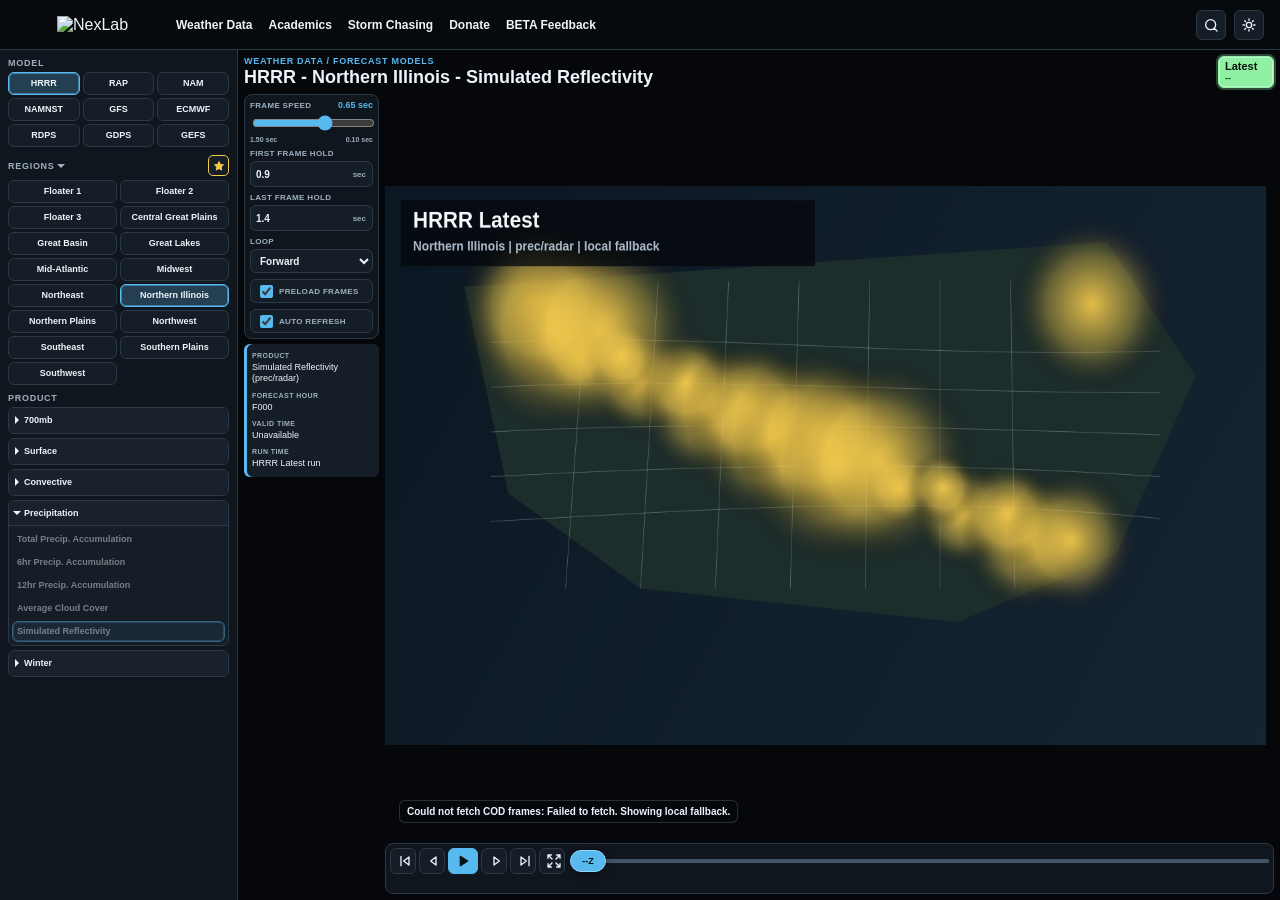
==== commit da8da2c0: "Improve forecast hotkeys and phone landscape view" ====
--- a/forecast/index.html
+++ b/forecast/index.html
@@ -7,7 +7,7 @@
   <meta name="apple-mobile-web-app-title" content="NexLab Models">
   <meta name="theme-color" content="#05070a">
   <title>NexLab Forecast Models - Local Recreation</title>
-  <link rel="stylesheet" href="styles.css">
+  <link rel="stylesheet" href="styles.css?v=20260623-1">
 </head>
 <body>
   <header class="topbar">
@@ -186,10 +186,10 @@
             <span><kbd>L</kbd> Lightning</span>
             <span><kbd>M</kbd> MLCAPE</span>
             <span><kbd>N</kbd> Northern Illinois</span>
-            <span><kbd>P</kbd> Total precip</span>
+            <span><kbd>P</kbd> Precip / interval precip</span>
             <span><kbd>R</kbd> Reflectivity</span>
             <span><kbd>S</kbd> Supercell composite</span>
-            <span><kbd>T</kbd> Temperature</span>
+            <span><kbd>T</kbd> Surface Temperature</span>
             <span><kbd>V</kbd> VIL</span>
             <span><kbd>Shift</kbd>+<kbd>F</kbd> Floater 2</span>
             <span><kbd>Shift</kbd>+<kbd>P</kbd> Sig tor</span>
@@ -208,6 +208,6 @@
     </section>
   </main>
 
-  <script src="app.js"></script>
+  <script src="app.js?v=20260623-4"></script>
 </body>
 </html>
--- a/forecast/styles.css
+++ b/forecast/styles.css
@@ -544,6 +544,7 @@
 }
 
 .viewer.expanded,
+.viewer.phone-landscape-expanded,
 .viewer:fullscreen {
   position: fixed;
   inset: 0;
@@ -555,18 +556,102 @@
 }
 
 .viewer.expanded .viewer-head,
+.viewer.phone-landscape-expanded .viewer-head,
 .viewer:fullscreen .viewer-head {
   margin-bottom: 0;
 }
 
 .viewer.expanded .timeline-panel,
+.viewer.phone-landscape-expanded .timeline-panel,
 .viewer:fullscreen .timeline-panel {
   margin-top: 0;
 }
 
 .viewer.expanded .loop-panel,
+.viewer.phone-landscape-expanded .loop-panel,
 .viewer:fullscreen .loop-panel {
   margin-top: 0;
+}
+
+@media (orientation: landscape) and (max-width: 1000px) and (max-height: 600px) {
+  body.phone-landscape-viewer {
+    overflow: hidden;
+  }
+
+  .viewer.phone-landscape-expanded {
+    grid-template-columns: minmax(0, 1fr) 120px;
+    grid-template-rows: auto minmax(0, 1fr) auto;
+    gap: 4px;
+    overflow: hidden;
+  }
+
+  .viewer.phone-landscape-expanded .viewer-head {
+    grid-column: 1 / -1;
+    grid-row: 1;
+    min-width: 0;
+    align-items: center;
+    gap: 5px;
+  }
+
+  .viewer.phone-landscape-expanded .crumb {
+    display: none;
+  }
+
+  .viewer.phone-landscape-expanded h1 {
+    font-size: 12px;
+    white-space: nowrap;
+  }
+
+  .viewer.phone-landscape-expanded .run-head {
+    min-width: 0;
+  }
+
+  .viewer.phone-landscape-expanded .run-picker {
+    max-width: 58vw;
+    flex-wrap: nowrap;
+    overflow-x: auto;
+  }
+
+  .viewer.phone-landscape-expanded .run {
+    flex: 0 0 auto;
+    min-width: 52px;
+    min-height: 27px;
+    padding: 2px 4px;
+  }
+
+  .viewer.phone-landscape-expanded .map-wrap {
+    grid-column: 1;
+    grid-row: 2;
+    width: auto;
+    height: auto;
+    min-height: 0;
+    margin: 0;
+  }
+
+  .viewer.phone-landscape-expanded .timeline-panel {
+    grid-column: 1;
+    grid-row: 3;
+    grid-template-columns: auto minmax(0, 1fr);
+    gap: 4px;
+    padding: 3px;
+  }
+
+  .viewer.phone-landscape-expanded .frame-ticks {
+    grid-column: 2;
+  }
+
+  .viewer.phone-landscape-expanded .viewer-side-rail {
+    grid-column: 2;
+    grid-row: 2 / 4;
+    min-height: 0;
+    overflow: auto;
+  }
+
+  .viewer.phone-landscape-expanded .timeline-panel .icon-button,
+  .viewer.phone-landscape-expanded .timeline-panel .play-button {
+    width: 27px;
+    height: 27px;
+  }
 }
 
 .transport {
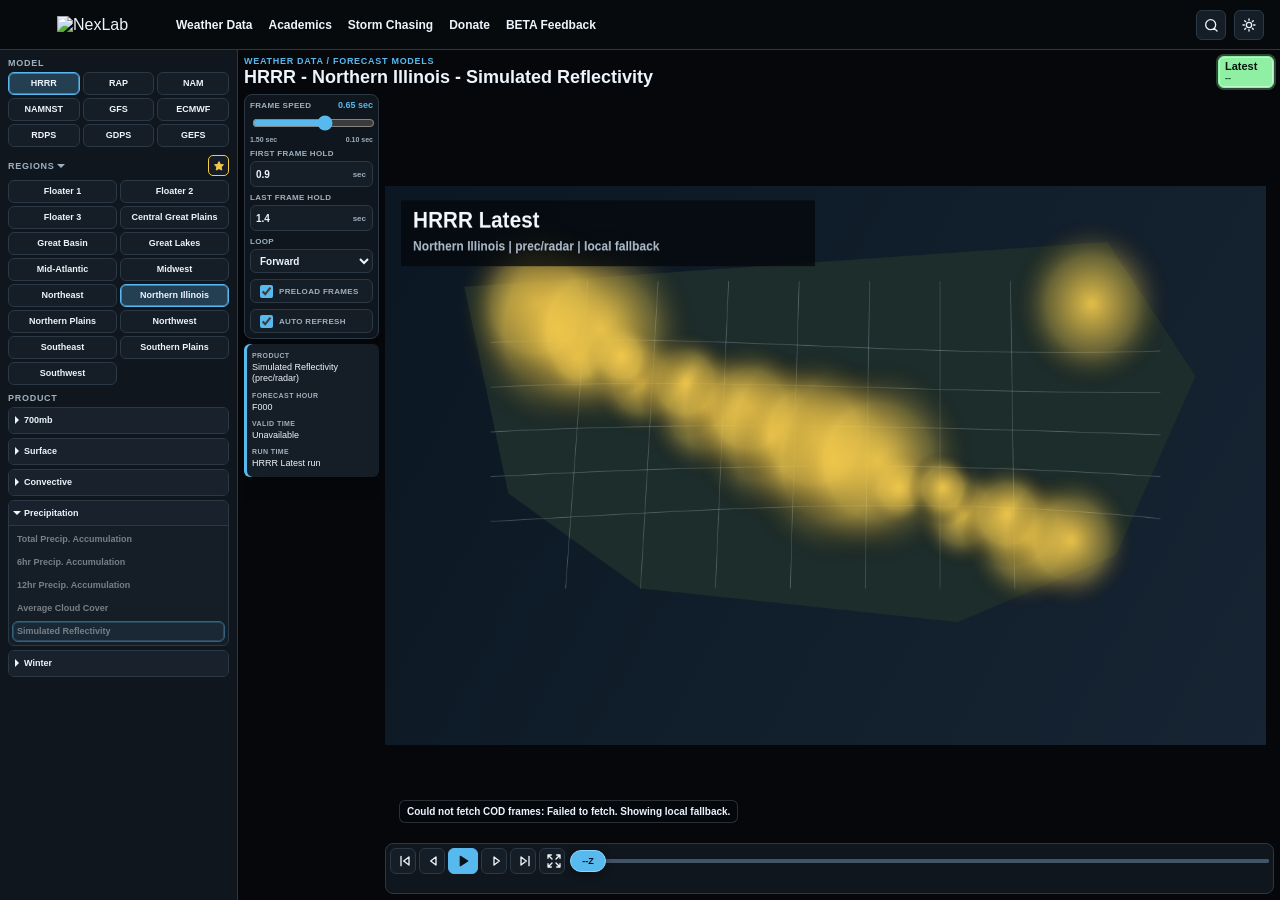
==== commit 7b63ecff: "Move mobile forecast slider beside image" ====
--- a/forecast/index.html
+++ b/forecast/index.html
@@ -7,7 +7,7 @@
   <meta name="apple-mobile-web-app-title" content="NexLab Models">
   <meta name="theme-color" content="#05070a">
   <title>NexLab Forecast Models - Local Recreation</title>
-  <link rel="stylesheet" href="styles.css?v=20260623-1">
+  <link rel="stylesheet" href="styles.css?v=20260624-2">
 </head>
 <body>
   <header class="topbar">
@@ -208,6 +208,6 @@
     </section>
   </main>
 
-  <script src="app.js?v=20260623-4"></script>
+  <script src="app.js?v=20260624-2"></script>
 </body>
 </html>
--- a/forecast/styles.css
+++ b/forecast/styles.css
@@ -579,8 +579,8 @@
   }
 
   .viewer.phone-landscape-expanded {
-    grid-template-columns: minmax(0, 1fr) 120px;
-    grid-template-rows: auto minmax(0, 1fr) auto;
+    grid-template-columns: minmax(0, 1fr) 96px;
+    grid-template-rows: auto minmax(0, 1fr);
     gap: 4px;
     overflow: hidden;
   }
@@ -629,22 +629,78 @@
   }
 
   .viewer.phone-landscape-expanded .timeline-panel {
+    grid-column: 2;
+    grid-row: 2;
+    grid-template-columns: minmax(0, 1fr);
+    grid-template-rows: auto minmax(0, 1fr);
+    gap: 5px;
+    min-height: 0;
+    padding: 4px;
+  }
+
+  .viewer.phone-landscape-expanded .transport {
+    display: grid;
+    grid-template-columns: repeat(3, 27px);
+    justify-content: center;
+    gap: 2px;
+  }
+
+  .viewer.phone-landscape-expanded .slider-wrap {
     grid-column: 1;
-    grid-row: 3;
-    grid-template-columns: auto minmax(0, 1fr);
-    gap: 4px;
-    padding: 3px;
+    grid-row: 2;
+    width: 100%;
+    height: 100%;
+    min-height: 0;
+    padding: 11px 0;
+    container-type: size;
+  }
+
+  .viewer.phone-landscape-expanded #frameSlider {
+    position: absolute;
+    top: 11px;
+    bottom: 11px;
+    left: 28px;
+    width: 4px;
+    height: calc(100% - 22px);
+    margin: 0;
+    writing-mode: vertical-lr;
+    direction: ltr;
+    appearance: slider-vertical;
+    -webkit-appearance: slider-vertical;
+  }
+
+  .viewer.phone-landscape-expanded #frameSlider::-webkit-slider-runnable-track {
+    width: 4px;
+    height: 100%;
+  }
+
+  .viewer.phone-landscape-expanded #frameSlider::-moz-range-track {
+    width: 4px;
+    height: 100%;
+  }
+
+  .viewer.phone-landscape-expanded .slider-marker {
+    transform: translate(-50%, -50%);
   }
 
   .viewer.phone-landscape-expanded .frame-ticks {
-    grid-column: 2;
+    grid-column: 1;
+    grid-row: 2;
+    width: 100%;
+    height: 100%;
+    min-height: 0;
+    pointer-events: none;
+  }
+
+  .viewer.phone-landscape-expanded .frame-ticks span {
+    left: auto;
+    right: 1px;
+    transform: translateY(-50%);
+    font-size: 7px;
   }
 
   .viewer.phone-landscape-expanded .viewer-side-rail {
-    grid-column: 2;
-    grid-row: 2 / 4;
-    min-height: 0;
-    overflow: auto;
+    display: none;
   }
 
   .viewer.phone-landscape-expanded .timeline-panel .icon-button,
@@ -681,6 +737,7 @@
   height: 26px;
   display: flex;
   align-items: center;
+  touch-action: none;
 }
 
 #frameSlider {
